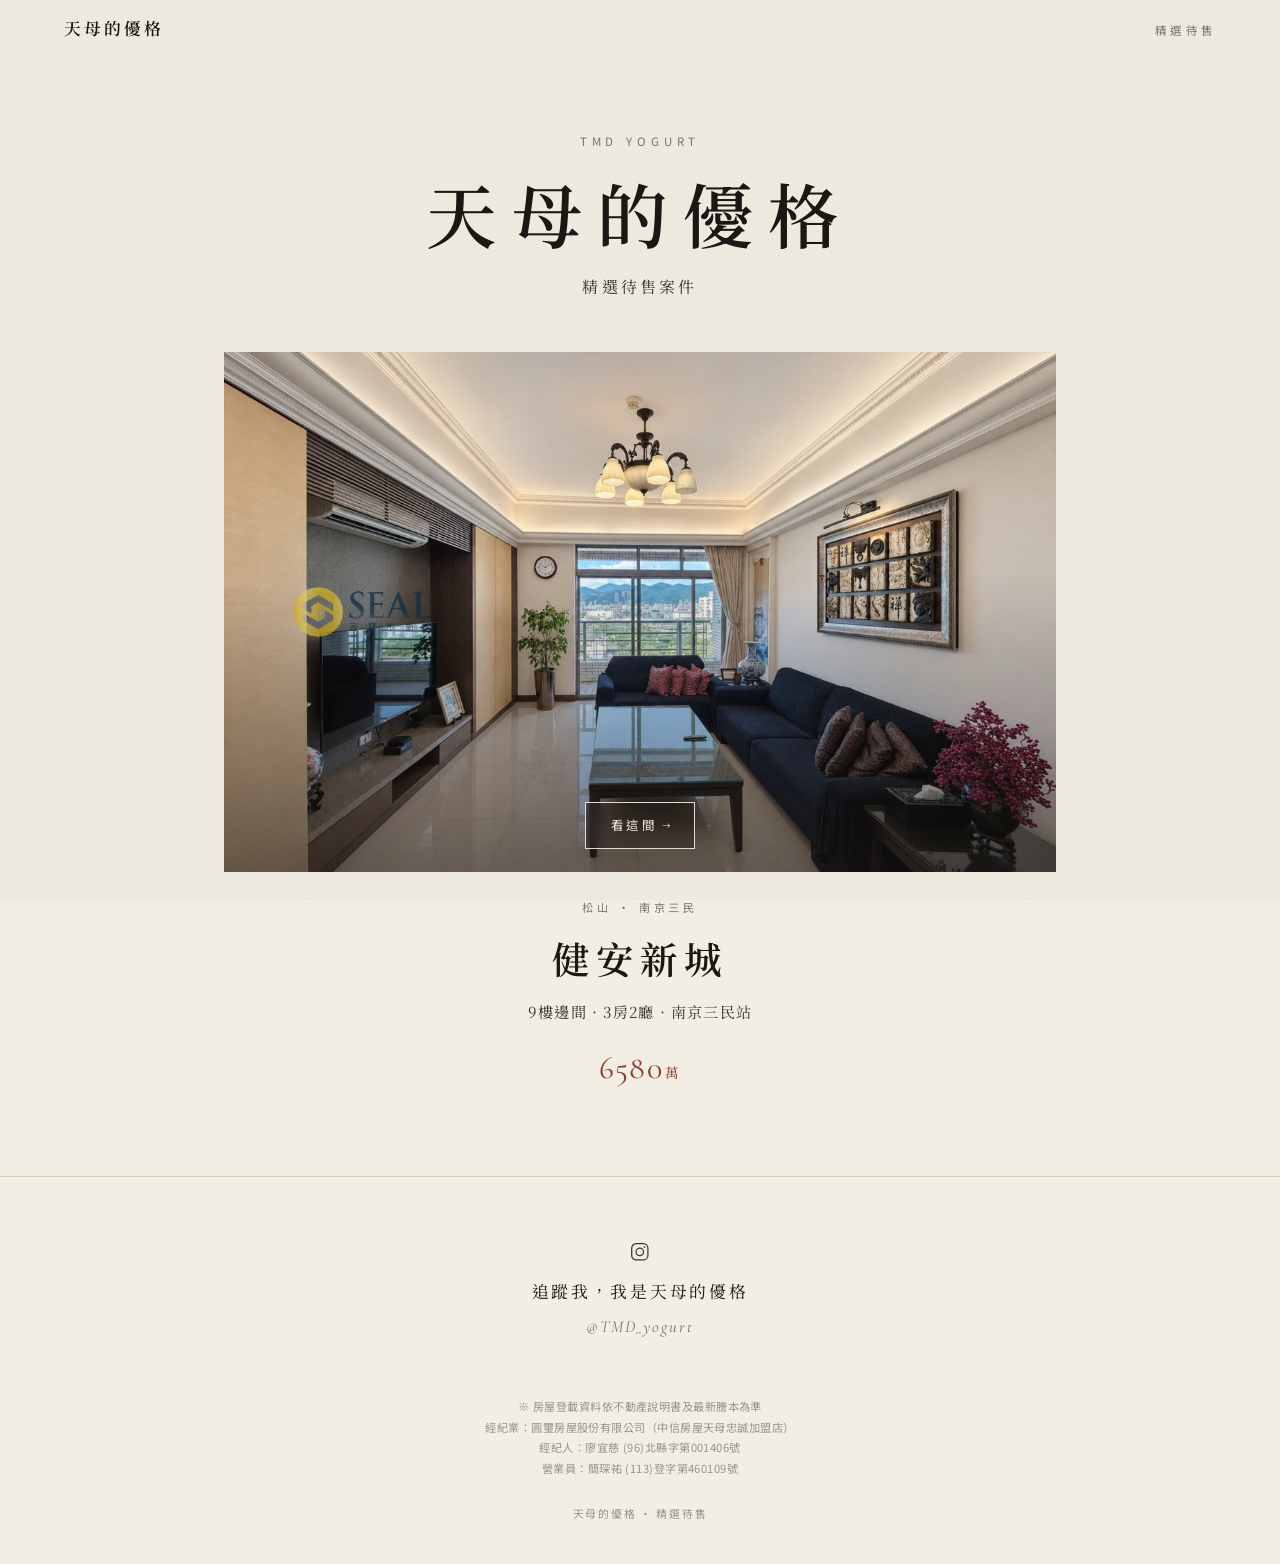
==== index.html @ b8a8d754 "Remove 國防部 from Jianan features; add home listing CTA overlay" ====
<!DOCTYPE html>
<html lang="zh-Hant">
<head>
  <meta charset="utf-8">
  <meta name="viewport" content="width=device-width, initial-scale=1, viewport-fit=cover">
  <title>精選待售案件｜天母的優格</title>
  <meta name="description" content="天母的優格精選待售案件，松山、士林與北士科一帶的住宅">
  <meta name="theme-color" content="#f3eee4">
  <meta property="og:type" content="website">
  <meta property="og:title" content="精選待售案件｜天母的優格">
  <meta property="og:description" content="天母的優格精選待售案件，松山、士林與北士科一帶的住宅">
  <meta property="og:image" content="https://storychien.github.io/tmd-yogurt-homes/assets/img/jianan/10.svg">
  <meta name="twitter:card" content="summary_large_image">
  <meta name="twitter:image" content="https://storychien.github.io/tmd-yogurt-homes/assets/img/jianan/10.svg">
  <link rel="canonical" href="https://storychien.github.io/tmd-yogurt-homes/">
  <link rel="icon" href="assets/img/favicon.svg" type="image/svg+xml">
  <link rel="preconnect" href="https://fonts.googleapis.com">
  <link rel="preconnect" href="https://fonts.gstatic.com" crossorigin>
  <link href="https://fonts.googleapis.com/css2?family=Cormorant+Garamond:ital,wght@0,400;0,500;0,600;1,400&family=Noto+Sans+TC:wght@300;400;500&family=Noto+Serif+TC:wght@400;500;600;700&display=swap" rel="stylesheet">
  <link rel="stylesheet" href="assets/css/site.css">
</head>
<body>
  <a class="skip" href="#main">跳到主要內容</a>
  <header class="site-header">
    <a class="wordmark" href="./">天母的優格</a>
    <span class="header-tag">精選待售</span>
  </header>
  <main id="main">
    <section class="home-hero reveal">
      <p class="home-kicker">TMD YOGURT</p>
      <h1>天母的優格</h1>
      <p class="sub">精選待售案件</p>
    </section>
    <section class="listings">
      <a class="listing-card" href="jianan/">
        <div class="card-photo">
          <img src="assets/img/jianan/10.svg" alt="健安新城客廳，窗外是陽明山" width="1200" height="900">
          <span class="card-overlay" aria-hidden="true">
            <span class="card-cta">看這間 <i>→</i></span>
          </span>
        </div>
        <div class="card-meta">
          <p class="loc">松山 · 南京三民</p>
          <h2>健安新城</h2>
          <p class="sum">9樓邊間 · 3房2廳 · 南京三民站</p>
          <p class="card-price">6580<small>萬</small></p>
        </div>
      </a>
    </section>
  </main>
  <footer class="site-footer">
    <a class="ig-entry" href="https://www.instagram.com/TMD_yogurt/" rel="noopener" target="_blank">
      <svg class="ig-icon" viewBox="0 0 24 24" aria-hidden="true">
  <rect x="3" y="3" width="18" height="18" rx="5" fill="none" stroke="currentColor" stroke-width="1.4"/>
  <circle cx="12" cy="12" r="4.2" fill="none" stroke="currentColor" stroke-width="1.4"/>
  <circle cx="17.2" cy="6.8" r="1" fill="currentColor"/>
</svg>
      <span class="ig-line">追蹤我，我是天母的優格</span>
      <span class="ig-handle">@TMD_yogurt</span>
    </a>
    <div class="legal">
      <p>※ 房屋登載資料依不動產說明書及最新謄本為準</p>
      <p>經紀業：圓璽房屋股份有限公司（中信房屋天母忠誠加盟店）</p>
      <p>經紀人：廖宜慈 (96)北縣字第001406號</p>
      <p>營業員：簡琛祐 (113)登字第460109號</p>
    </div>
    <p class="copyright">天母的優格 · 精選待售</p>
  </footer>
</body>
</html>
---- assets/css/site.css ----
/* 天母的優格｜精選待售 — editorial monograph */

:root {
  --paper: #f3eee4;
  --paper-deep: #e7dfd0;
  --paper-lift: #faf7f1;
  --ink: #1b1714;
  --ink-soft: #3a342e;
  --mute: #7a7268;
  --mute-2: #9a9288;
  --line: #d5ccbc;
  --line-strong: #c4b9a6;
  --cinnabar: #8e3b2e;
  --cinnabar-soft: #a85a4c;
  --gold: #9a7b4f;
  --shadow: rgba(27, 23, 20, 0.18);
  --serif: "Noto Serif TC", "Noto Serif CJK TC", "Source Han Serif TC", "Songti TC", serif;
  --sans: "Noto Sans TC", "Noto Sans CJK TC", "Source Han Sans TC", "PingFang TC", sans-serif;
  --latin: "Cormorant Garamond", "Noto Serif TC", serif;
  --ease: cubic-bezier(0.22, 1, 0.36, 1);
  --pad: clamp(1.25rem, 5vw, 4.5rem);
  --measure: 42rem;
  --max: 72rem;
}

*,
*::before,
*::after { box-sizing: border-box; }

html {
  scroll-behavior: smooth;
  background: var(--paper);
  -webkit-text-size-adjust: 100%;
}

body {
  margin: 0;
  color: var(--ink);
  background:
    var(--paper)
    url("data:image/svg+xml;utf8,<svg xmlns='http://www.w3.org/2000/svg' width='180' height='180'><filter id='n'><feTurbulence type='fractalNoise' baseFrequency='0.85' numOctaves='2' stitchTiles='stitch'/><feColorMatrix values='0 0 0 0 0.12  0 0 0 0 0.1  0 0 0 0 0.08  0 0 0 0.07 0'/></filter><rect width='100%' height='100%' filter='url(%23n)'/></svg>");
  background-attachment: fixed;
  font-family: var(--sans);
  font-weight: 400;
  font-size: 16px;
  line-height: 1.75;
  letter-spacing: 0.02em;
  text-rendering: optimizeLegibility;
  -webkit-font-smoothing: antialiased;
}

img { max-width: 100%; height: auto; display: block; }
a { color: inherit; text-decoration: none; }
button { font-family: inherit; color: inherit; background: none; border: 0; cursor: pointer; }
h1, h2, h3, p, figure, dl, dt, dd, ul { margin: 0; }
ul { padding: 0; list-style: none; }

.skip {
  position: absolute;
  left: -999px;
  top: 0;
  background: var(--ink);
  color: var(--paper);
  padding: 0.5rem 1rem;
  z-index: 100;
}
.skip:focus { left: 0.5rem; top: 0.5rem; }

/* ---------- header ---------- */
.site-header {
  display: flex;
  align-items: baseline;
  justify-content: space-between;
  gap: 1rem;
  padding: 1.15rem var(--pad);
  position: relative;
  z-index: 10;
}

.wordmark {
  font-family: var(--serif);
  font-weight: 600;
  font-size: 1.05rem;
  letter-spacing: 0.18em;
  line-height: 1.2;
}

.wordmark:hover { color: var(--cinnabar); }

.header-tag {
  font-family: var(--sans);
  font-weight: 400;
  font-size: 0.72rem;
  letter-spacing: 0.28em;
  color: var(--mute);
}

/* ---------- hero ---------- */
.hero {
  position: relative;
  margin: 0;
  background: var(--paper-deep);
}

.hero img {
  width: 100%;
  height: auto;
  aspect-ratio: 4 / 3;
  object-fit: cover;
  object-position: center 55%;
}

@media (min-width: 880px) {
  .hero img {
    aspect-ratio: 2 / 1;
    max-height: 56vh;
    object-position: center 48%;
  }
}

/* ---------- title ---------- */
.title-block {
  padding: 2.6rem var(--pad) 1.5rem;
  max-width: var(--max);
  margin: 0 auto;
  text-align: center;
}

.eyebrow {
  font-family: var(--sans);
  font-size: 0.72rem;
  font-weight: 400;
  letter-spacing: 0.38em;
  color: var(--mute);
  margin-bottom: 1.1rem;
}

.title-block h1 {
  font-family: var(--serif);
  font-weight: 600;
  font-size: clamp(2.4rem, 8vw, 5.2rem);
  letter-spacing: 0.14em;
  line-height: 1.15;
  font-feature-settings: "kern";
}

.lead {
  font-family: var(--serif);
  font-weight: 400;
  font-size: clamp(1.05rem, 2.6vw, 1.35rem);
  letter-spacing: 0.08em;
  margin-top: 1.15rem;
  color: var(--ink-soft);
}

.price {
  margin-top: 2rem;
  display: flex;
  align-items: baseline;
  justify-content: center;
  gap: 0.2em;
  color: var(--cinnabar);
}

.price .num {
  font-family: var(--latin);
  font-weight: 500;
  font-size: clamp(3rem, 10vw, 5.6rem);
  letter-spacing: 0.02em;
  line-height: 0.9;
  font-variant-numeric: lining-nums;
}

.price .unit {
  font-family: var(--serif);
  font-weight: 500;
  font-size: clamp(1.05rem, 2.8vw, 1.5rem);
  letter-spacing: 0.18em;
}

/* ---------- intro ---------- */
.intro {
  padding: 0.5rem var(--pad) 3rem;
  max-width: 34rem;
  margin: 0 auto;
  text-align: center;
}

.intro p {
  font-family: var(--serif);
  font-size: clamp(1.02rem, 2.2vw, 1.2rem);
  line-height: 1.95;
  letter-spacing: 0.06em;
  color: var(--ink-soft);
}

.intro p + p { margin-top: 0.35rem; }

.rule {
  width: 2.4rem;
  height: 1px;
  background: var(--cinnabar);
  margin: 0 auto 2.4rem;
  border: 0;
  opacity: 0.7;
}

/* ---------- sections ---------- */
.section {
  padding: 3.2rem var(--pad);
  max-width: var(--max);
  margin: 0 auto;
}

.section-title {
  font-family: var(--sans);
  font-weight: 400;
  font-size: 0.7rem;
  letter-spacing: 0.42em;
  color: var(--mute);
  margin-bottom: 1.8rem;
  display: flex;
  align-items: center;
  gap: 0.85rem;
}

.section-title::after {
  content: "";
  flex: 1;
  height: 1px;
  background: var(--line);
}

/* ---------- specs ---------- */
.specs-grid {
  display: grid;
  grid-template-columns: 1fr;
  gap: 0;
  border-top: 1px solid var(--line);
}

.specs-grid div {
  display: grid;
  grid-template-columns: 6.2rem 1fr;
  gap: 1rem;
  padding: 0.95rem 0;
  border-bottom: 1px solid var(--line);
  align-items: baseline;
}

.specs-grid dt {
  font-family: var(--sans);
  font-size: 0.75rem;
  letter-spacing: 0.16em;
  color: var(--mute);
  font-weight: 400;
}

.specs-grid dd {
  font-family: var(--serif);
  font-size: 1.02rem;
  letter-spacing: 0.04em;
  color: var(--ink);
  font-weight: 500;
}

@media (min-width: 720px) {
  .specs-grid {
    grid-template-columns: 1fr 1fr;
    column-gap: 3.5rem;
  }
}

/* ---------- video ---------- */
.video-frame {
  position: relative;
  width: 100%;
  max-width: 52rem;
  margin: 0 auto;
  aspect-ratio: 16 / 9;
  background: var(--ink);
  overflow: hidden;
}

.video-frame iframe,
.video-frame video {
  position: absolute;
  inset: 0;
  width: 100%;
  height: 100%;
  border: 0;
}

.video-placeholder {
  position: absolute;
  inset: 0;
  display: flex;
  flex-direction: column;
  align-items: center;
  justify-content: center;
  gap: 0.85rem;
  color: var(--paper);
  text-align: center;
  padding: 1.5rem;
  background:
    linear-gradient(180deg, rgba(27,23,20,0.25), rgba(27,23,20,0.55)),
    var(--ink);
}

.video-placeholder .mark {
  width: 3.4rem;
  height: 3.4rem;
  border: 1px solid rgba(243, 238, 228, 0.45);
  border-radius: 50%;
  display: grid;
  place-items: center;
  margin-bottom: 0.3rem;
}

.video-placeholder .mark svg {
  width: 0.95rem;
  height: 0.95rem;
  margin-left: 0.15rem;
  fill: var(--paper);
}

.video-placeholder p {
  font-family: var(--serif);
  font-size: 1.15rem;
  letter-spacing: 0.22em;
}

/* ---------- gallery ---------- */
.gallery-grid {
  display: grid;
  grid-template-columns: 1fr 1fr;
  gap: 0.45rem;
}

.gallery-grid a {
  position: relative;
  display: block;
  background: var(--paper-deep);
  overflow: hidden;
  cursor: zoom-in;
}

.gallery-grid a.span-2 {
  grid-column: 1 / -1;
}

.gallery-grid img {
  width: 100%;
  height: 100%;
  object-fit: cover;
  aspect-ratio: 4 / 3;
  transition: transform 0.7s var(--ease), filter 0.5s ease;
}

.gallery-grid a.wide img { aspect-ratio: 16 / 9; }

.gallery-grid a:hover img,
.gallery-grid a:focus-visible img {
  transform: scale(1.03);
  filter: brightness(1.04);
}

.gallery-grid a:focus-visible {
  outline: 2px solid var(--cinnabar);
  outline-offset: 2px;
}

@media (min-width: 880px) {
  .gallery-grid {
    grid-template-columns: 1fr 1fr 1fr;
    gap: 0.6rem;
  }
  .gallery-grid a.span-2 { grid-column: span 2; }
  .gallery-grid a.span-2 img { aspect-ratio: 16 / 10; height: 100%; }
}

/* ---------- features ---------- */
.feature-list {
  display: grid;
  gap: 0;
  max-width: 38rem;
  margin: 0 auto;
}

.feature-list li {
  font-family: var(--serif);
  font-size: 1.05rem;
  letter-spacing: 0.05em;
  padding: 0.95rem 0 0.95rem 1.4rem;
  border-bottom: 1px solid var(--line);
  position: relative;
  line-height: 1.7;
}

.feature-list li:first-child { border-top: 1px solid var(--line); }

.feature-list li::before {
  content: "";
  position: absolute;
  left: 0;
  top: 1.45rem;
  width: 0.55rem;
  height: 1px;
  background: var(--cinnabar);
}

/* ---------- floorplan ---------- */
.floorplan-frame {
  background: var(--paper-lift);
  padding: 1.25rem;
  border: 1px solid var(--line);
}

.floorplan-frame a { display: block; cursor: zoom-in; }

.floorplan-frame img {
  width: 100%;
  max-width: 52rem;
  margin: 0 auto;
  object-fit: contain;
}

.caption {
  font-size: 0.78rem;
  letter-spacing: 0.08em;
  color: var(--mute);
  text-align: center;
  margin-top: 0.9rem;
}

/* ---------- contact ---------- */
.contact {
  text-align: center;
  padding-top: 4rem;
  padding-bottom: 3.5rem;
}

.contact .section-title { justify-content: center; }
.contact .section-title::before,
.contact .section-title::after {
  content: "";
  flex: 1;
  height: 1px;
  background: var(--line);
  max-width: 8rem;
}

.contact .section-title::after { content: ""; }

.agent-name {
  font-family: var(--serif);
  font-weight: 600;
  font-size: 1.55rem;
  letter-spacing: 0.28em;
  margin: 0.4rem 0 1.4rem;
}

.contact-actions {
  display: flex;
  flex-wrap: wrap;
  justify-content: center;
  gap: 0.75rem 1rem;
}

.btn {
  display: inline-flex;
  align-items: center;
  justify-content: center;
  gap: 0.5rem;
  min-height: 3.1rem;
  padding: 0.65rem 1.55rem;
  font-family: var(--sans);
  font-size: 0.92rem;
  letter-spacing: 0.14em;
  border: 1px solid var(--ink);
  transition: background 0.25s ease, color 0.25s ease, border-color 0.25s ease;
}

.btn-solid {
  background: var(--ink);
  color: var(--paper);
}

.btn-solid:hover,
.btn-solid:focus-visible {
  background: var(--cinnabar);
  border-color: var(--cinnabar);
}

.btn-line {
  background: transparent;
  color: var(--ink);
}

.btn-line:hover,
.btn-line:focus-visible {
  background: var(--ink);
  color: var(--paper);
}

/* ---------- footer / IG ---------- */
.site-footer {
  padding: 3.5rem var(--pad) 2.5rem;
  border-top: 1px solid var(--line);
  text-align: center;
}

.ig-entry {
  display: inline-flex;
  flex-direction: column;
  align-items: center;
  gap: 0.35rem;
  padding: 0.5rem 1rem 1.6rem;
}

.ig-entry .ig-icon {
  width: 1.35rem;
  height: 1.35rem;
  margin-bottom: 0.55rem;
  opacity: 0.85;
}

.ig-entry .ig-line {
  font-family: var(--serif);
  font-size: 1.05rem;
  letter-spacing: 0.16em;
}

.ig-entry .ig-handle {
  font-family: var(--latin);
  font-size: 1.05rem;
  letter-spacing: 0.12em;
  color: var(--mute);
  font-style: italic;
}

.ig-entry:hover .ig-line,
.ig-entry:hover .ig-handle { color: var(--cinnabar); }

.legal {
  max-width: 36rem;
  margin: 1.8rem auto 0;
  font-size: 0.7rem;
  line-height: 1.85;
  letter-spacing: 0.04em;
  color: var(--mute-2);
}

.legal p { margin: 0; }

.copyright {
  margin-top: 1.6rem;
  font-size: 0.68rem;
  letter-spacing: 0.16em;
  color: var(--mute-2);
}

/* ---------- homepage ---------- */
.home-hero {
  min-height: auto;
  display: flex;
  flex-direction: column;
  justify-content: center;
  align-items: center;
  text-align: center;
  padding: 4.5rem var(--pad) 3.2rem;
}

.home-kicker {
  font-size: 0.72rem;
  letter-spacing: 0.42em;
  color: var(--mute);
  margin-bottom: 1.25rem;
}

.home-hero h1 {
  font-family: var(--serif);
  font-weight: 600;
  font-size: clamp(2.2rem, 8vw, 4.4rem);
  letter-spacing: 0.22em;
  line-height: 1.2;
}

.home-hero .sub {
  font-family: var(--serif);
  margin-top: 1.1rem;
  font-size: 1rem;
  letter-spacing: 0.2em;
  color: var(--ink-soft);
}

.listings {
  padding: 0 var(--pad) 5rem;
  max-width: var(--max);
  margin: 0 auto;
}

.listing-card {
  display: block;
  max-width: 52rem;
  margin: 0 auto;
}

.listing-card .card-photo {
  position: relative;
  background: var(--paper-deep);
  overflow: hidden;
}

.listing-card img {
  width: 100%;
  aspect-ratio: 16 / 10;
  object-fit: cover;
  object-position: center 50%;
  transition: transform 0.8s var(--ease);
}

.listing-card:hover img,
.listing-card:focus-visible img { transform: scale(1.03); }

.listing-card:focus-visible {
  outline: 2px solid var(--cinnabar);
  outline-offset: 4px;
}

.card-overlay {
  position: absolute;
  inset: 0;
  display: flex;
  align-items: flex-end;
  justify-content: center;
  padding: 0 1.25rem 1.45rem;
  background: linear-gradient(
    180deg,
    rgba(27, 23, 20, 0) 42%,
    rgba(27, 23, 20, 0.55) 100%
  );
  pointer-events: none;
  transition: background 0.45s var(--ease);
}

.card-cta {
  display: inline-flex;
  align-items: center;
  gap: 0.45em;
  font-family: var(--sans);
  font-style: normal;
  font-size: 0.78rem;
  font-weight: 400;
  letter-spacing: 0.26em;
  color: var(--paper);
  border: 1px solid rgba(243, 238, 228, 0.9);
  padding: 0.68rem 1.4rem 0.68rem 1.55rem;
  background: rgba(27, 23, 20, 0.38);
  backdrop-filter: blur(6px);
  -webkit-backdrop-filter: blur(6px);
  transition: background 0.35s ease, color 0.35s ease, border-color 0.35s ease, transform 0.35s var(--ease);
}

.card-cta i {
  font-style: normal;
  letter-spacing: 0;
  font-family: var(--latin);
  font-size: 1.05em;
}

/* Desktop: hover deepens the veil and fills the button */
@media (hover: hover) and (pointer: fine) {
  .listing-card:hover .card-overlay,
  .listing-card:focus-visible .card-overlay {
    background: linear-gradient(
      180deg,
      rgba(27, 23, 20, 0.1) 28%,
      rgba(27, 23, 20, 0.62) 100%
    );
  }
  .listing-card:hover .card-cta,
  .listing-card:focus-visible .card-cta {
    background: var(--paper);
    color: var(--ink);
    border-color: var(--paper);
  }
}

@media (prefers-reduced-motion: reduce) {
  .listing-card img,
  .listing-card:hover img,
  .listing-card:focus-visible img {
    transition: none;
    transform: none;
  }
}

.card-meta {
  padding: 1.6rem 0.2rem 0;
  text-align: center;
}

.card-meta .loc {
  font-size: 0.7rem;
  letter-spacing: 0.32em;
  color: var(--mute);
}

.card-meta h2 {
  font-family: var(--serif);
  font-weight: 600;
  font-size: clamp(1.7rem, 4vw, 2.35rem);
  letter-spacing: 0.16em;
  margin: 0.55rem 0 0.45rem;
}

.card-meta .sum {
  font-family: var(--serif);
  color: var(--ink-soft);
  letter-spacing: 0.08em;
  font-size: 0.95rem;
}

.card-meta .card-price {
  margin-top: 0.9rem;
  font-family: var(--latin);
  font-size: 2rem;
  color: var(--cinnabar);
  letter-spacing: 0.04em;
}

.card-meta .card-price small {
  font-family: var(--serif);
  font-size: 0.85rem;
  letter-spacing: 0.16em;
  margin-left: 0.15em;
}

.empty-listings {
  text-align: center;
  color: var(--mute);
  font-family: var(--serif);
  letter-spacing: 0.12em;
  padding: 4rem 0;
}

/* ---------- lightbox ---------- */
.lb {
  position: fixed;
  inset: 0;
  background: rgba(12, 10, 8, 0.96);
  z-index: 80;
  display: none;
  flex-direction: column;
  align-items: center;
  justify-content: center;
  padding: 3.5rem 0.75rem 2.5rem;
  color: var(--paper);
}

.lb.is-open { display: flex; }

.lb img {
  max-width: 100%;
  max-height: calc(100vh - 7rem);
  width: auto;
  height: auto;
  object-fit: contain;
  user-select: none;
  -webkit-user-drag: none;
}

.lb-cap {
  margin-top: 0.9rem;
  font-family: var(--serif);
  font-size: 0.88rem;
  letter-spacing: 0.1em;
  color: rgba(243, 238, 228, 0.75);
  text-align: center;
}

.lb-btn {
  position: absolute;
  width: 3rem;
  height: 3rem;
  display: grid;
  place-items: center;
  color: var(--paper);
  opacity: 0.75;
  transition: opacity 0.2s;
  z-index: 2;
}

.lb-btn:hover,
.lb-btn:focus-visible { opacity: 1; }

.lb-close { top: 0.5rem; right: 0.4rem; font-size: 1.6rem; }
.lb-prev { left: 0.15rem; top: 50%; transform: translateY(-50%); font-size: 1.8rem; }
.lb-next { right: 0.15rem; top: 50%; transform: translateY(-50%); font-size: 1.8rem; }

body.lb-on { overflow: hidden; }

/* ---------- motion ---------- */
@media (prefers-reduced-motion: no-preference) {
  .reveal {
    opacity: 0;
    transform: translateY(14px);
    animation: rise 0.9s var(--ease) forwards;
  }
  .hero img {
    animation: ken 16s ease-out both;
  }
}

@keyframes rise {
  to { opacity: 1; transform: none; }
}

@keyframes ken {
  from { transform: scale(1.04); }
  to { transform: scale(1); }
}

/* ---------- 404 ---------- */
.notfound {
  min-height: 70vh;
  display: flex;
  flex-direction: column;
  align-items: center;
  justify-content: center;
  text-align: center;
  padding: var(--pad);
}

.notfound h1 {
  font-family: var(--serif);
  font-size: 2rem;
  letter-spacing: 0.18em;
  margin-bottom: 1rem;
}

.notfound p {
  font-family: var(--serif);
  color: var(--ink-soft);
  letter-spacing: 0.08em;
  margin-bottom: 2rem;
}

@media (min-width: 880px) {
  .title-block { padding-top: 2.2rem; padding-bottom: 1.1rem; }
  .intro { padding-bottom: 2.2rem; }
  .section { padding-top: 2.6rem; padding-bottom: 2.6rem; }
}
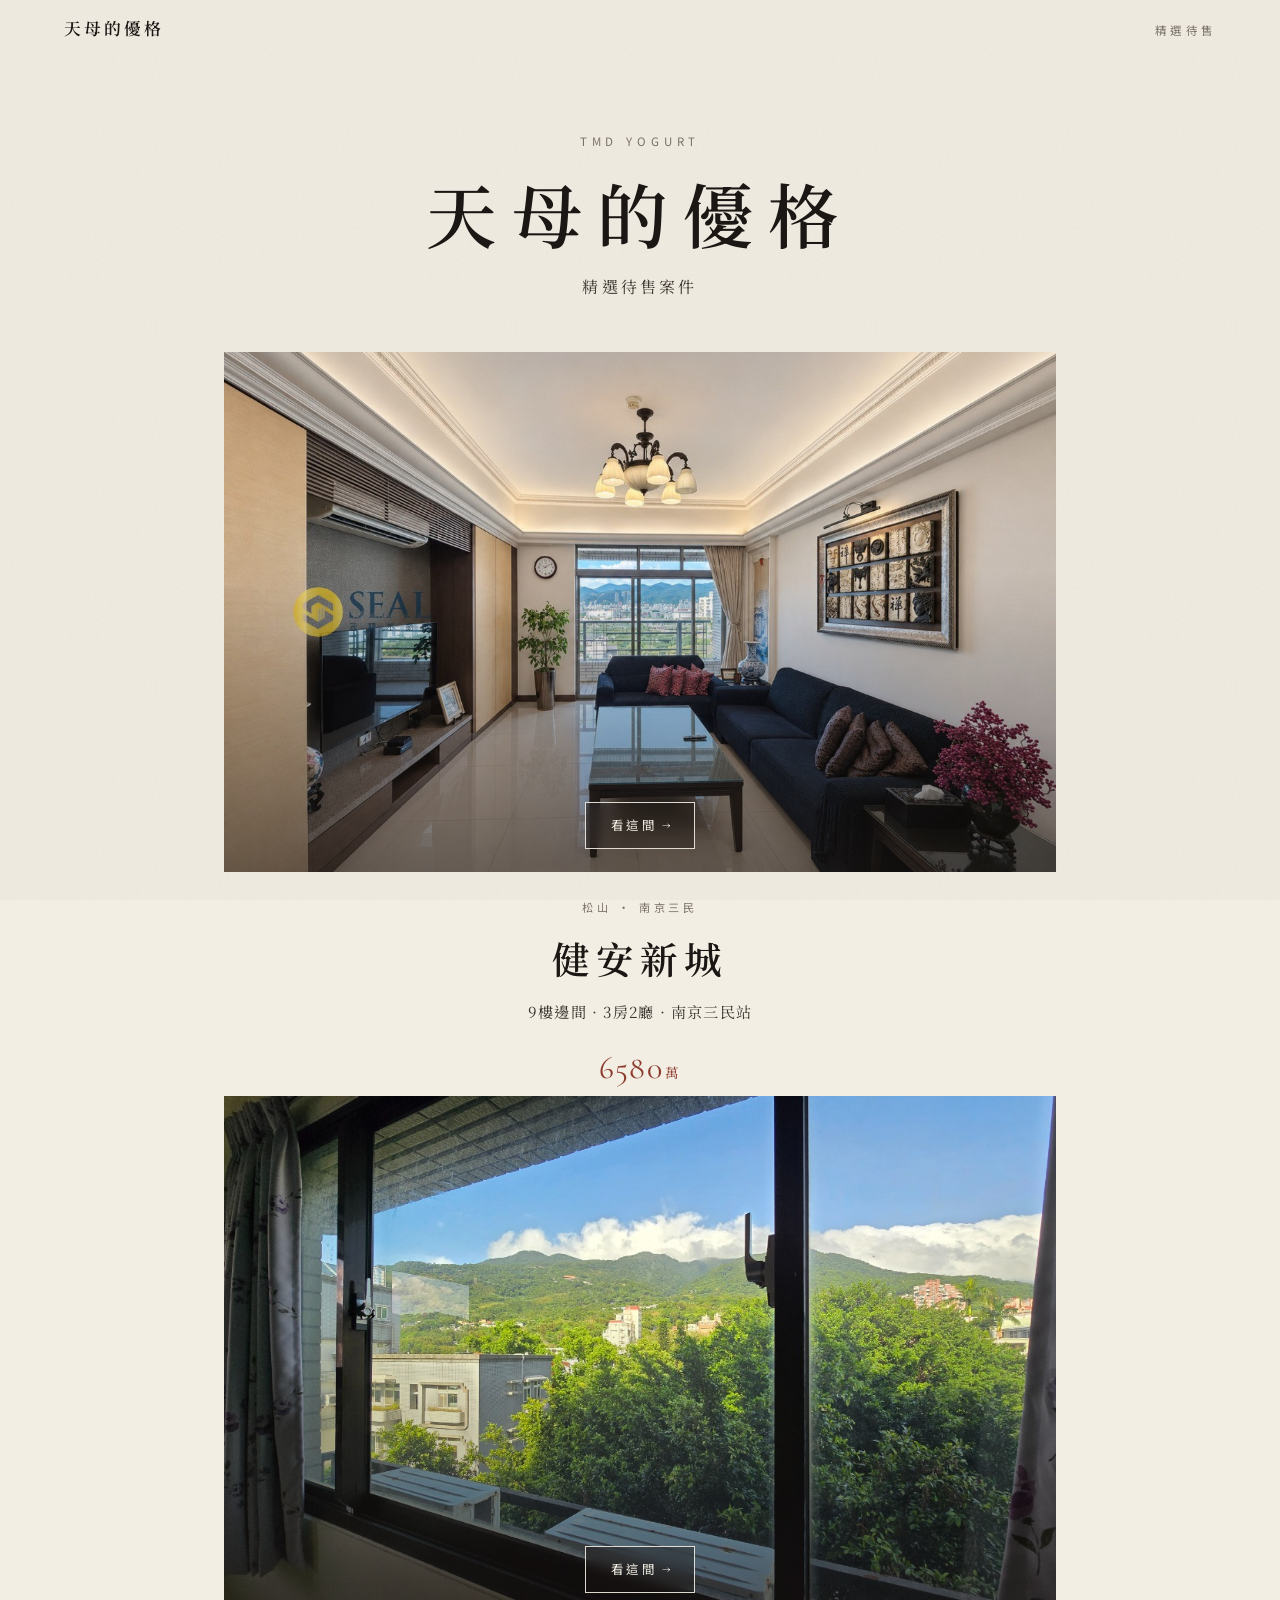
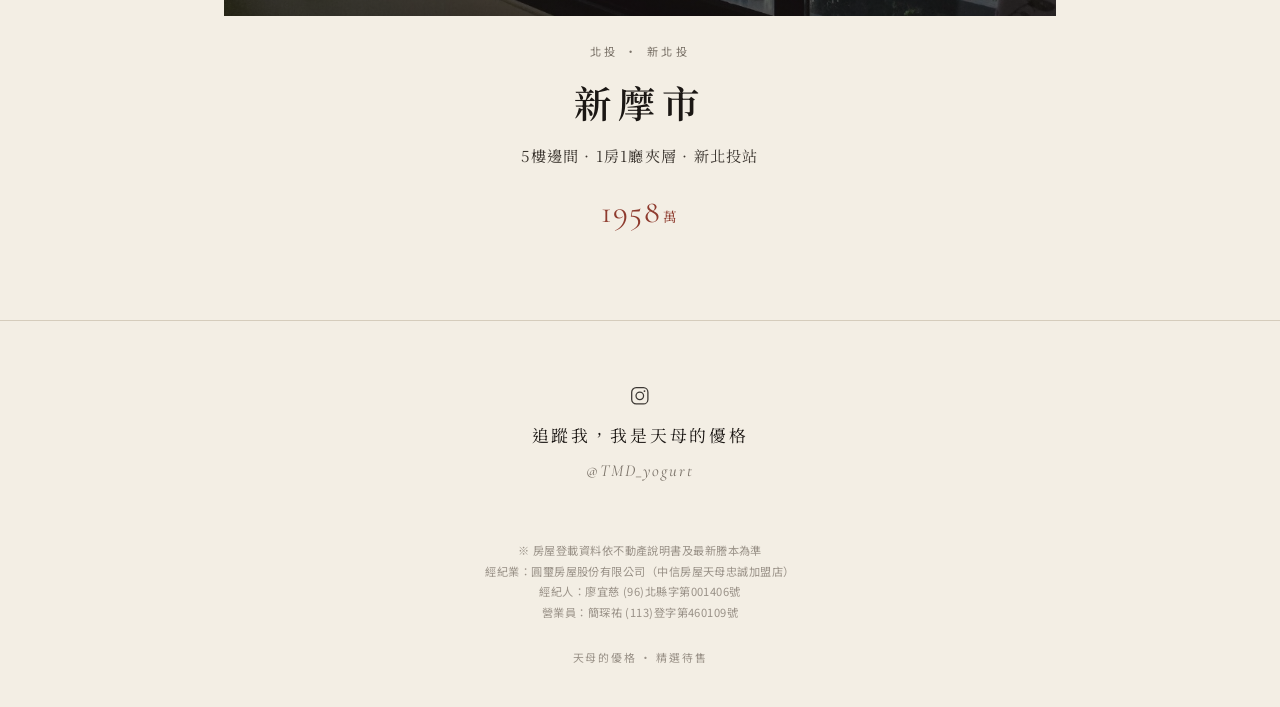
==== commit f6108daf: "Add Xinmoshi listing page and homepage card" ====
--- a/index.html
+++ b/index.html
@@ -46,6 +46,20 @@
           <p class="card-price">6580<small>萬</small></p>
         </div>
       </a>
+      <a class="listing-card" href="xinmoshi/">
+        <div class="card-photo">
+          <img src="assets/img/xinmoshi/05.svg" alt="新摩市窗邊看出去，整片山跟樹" width="1200" height="900">
+          <span class="card-overlay" aria-hidden="true">
+            <span class="card-cta">看這間 <i>→</i></span>
+          </span>
+        </div>
+        <div class="card-meta">
+          <p class="loc">北投 · 新北投</p>
+          <h2>新摩市</h2>
+          <p class="sum">5樓邊間 · 1房1廳夾層 · 新北投站</p>
+          <p class="card-price">1958<small>萬</small></p>
+        </div>
+      </a>
     </section>
   </main>
   <footer class="site-footer">
--- a/assets/css/site.css
+++ b/assets/css/site.css
@@ -282,6 +282,27 @@
   overflow: hidden;
 }
 
+
+.video-frame.is-instagram {
+  /* header + 9:16 reel + IG footer chrome */
+  aspect-ratio: 9 / 17.4;
+  max-width: 27rem;
+  max-height: 85vh;
+  background: #fff;
+  overflow: hidden;
+  border-radius: 3px;
+  border: 1px solid var(--line);
+}
+
+.video-frame.is-instagram iframe {
+  position: absolute;
+  inset: 0;
+  width: 100%;
+  height: 100%;
+  display: block;
+  background: #fff;
+}
+
 .video-frame iframe,
 .video-frame video {
   position: absolute;
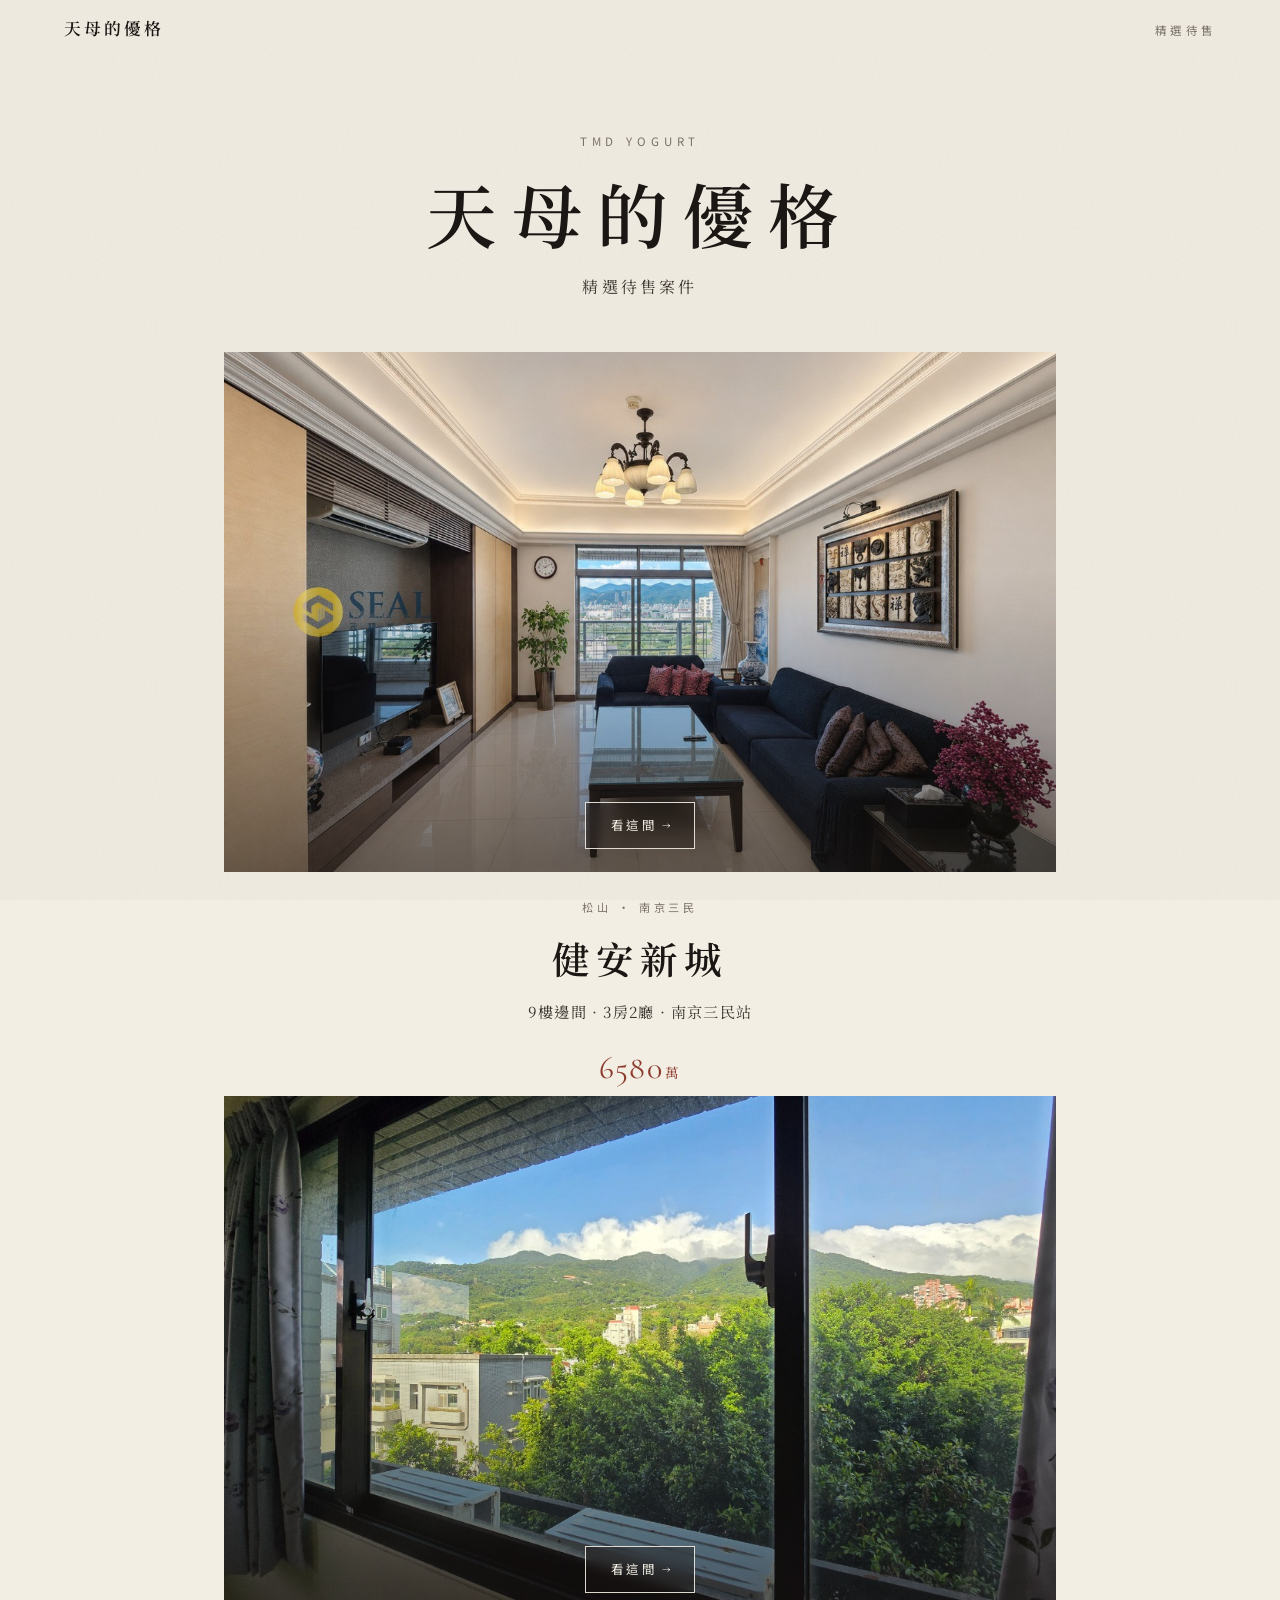
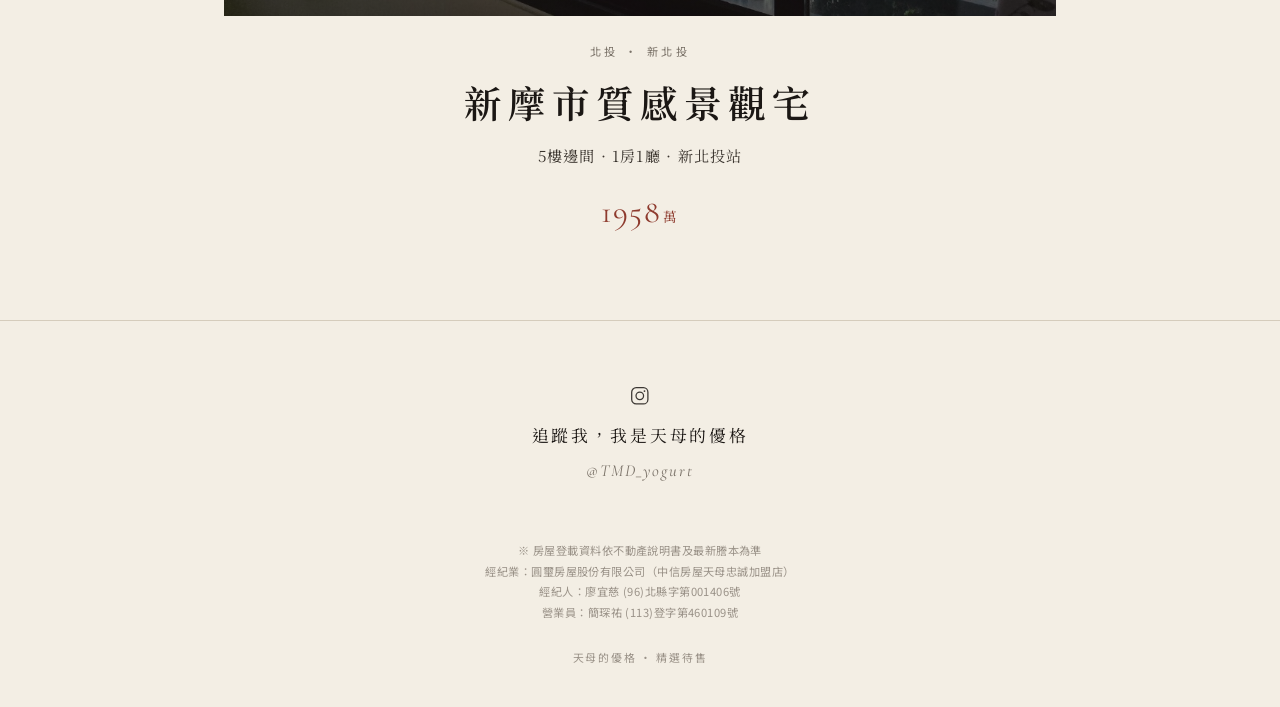
==== commit 86971c13: "Revise Xinmoshi listing name and remove mezzanine wording" ====
--- a/index.html
+++ b/index.html
@@ -55,8 +55,8 @@
         </div>
         <div class="card-meta">
           <p class="loc">北投 · 新北投</p>
-          <h2>新摩市</h2>
-          <p class="sum">5樓邊間 · 1房1廳夾層 · 新北投站</p>
+          <h2>新摩市質感景觀宅</h2>
+          <p class="sum">5樓邊間 · 1房1廳 · 新北投站</p>
           <p class="card-price">1958<small>萬</small></p>
         </div>
       </a>
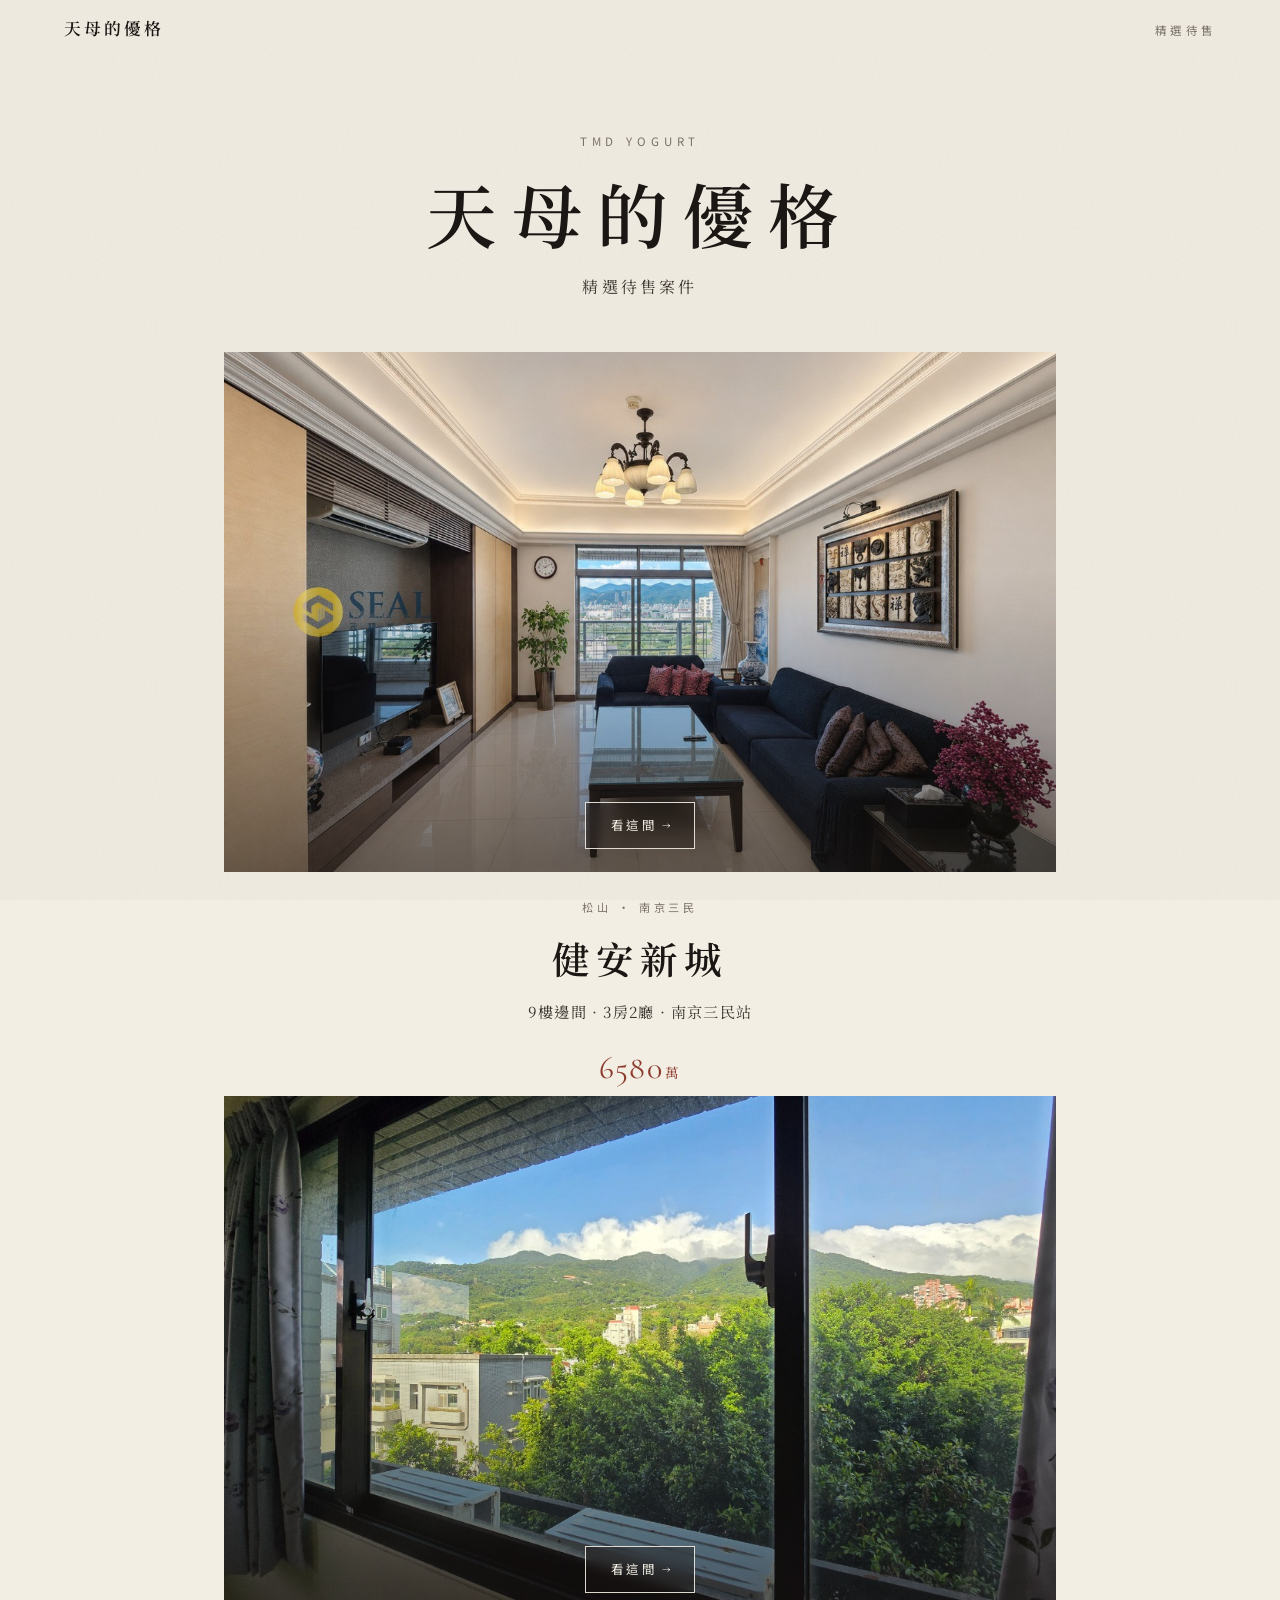
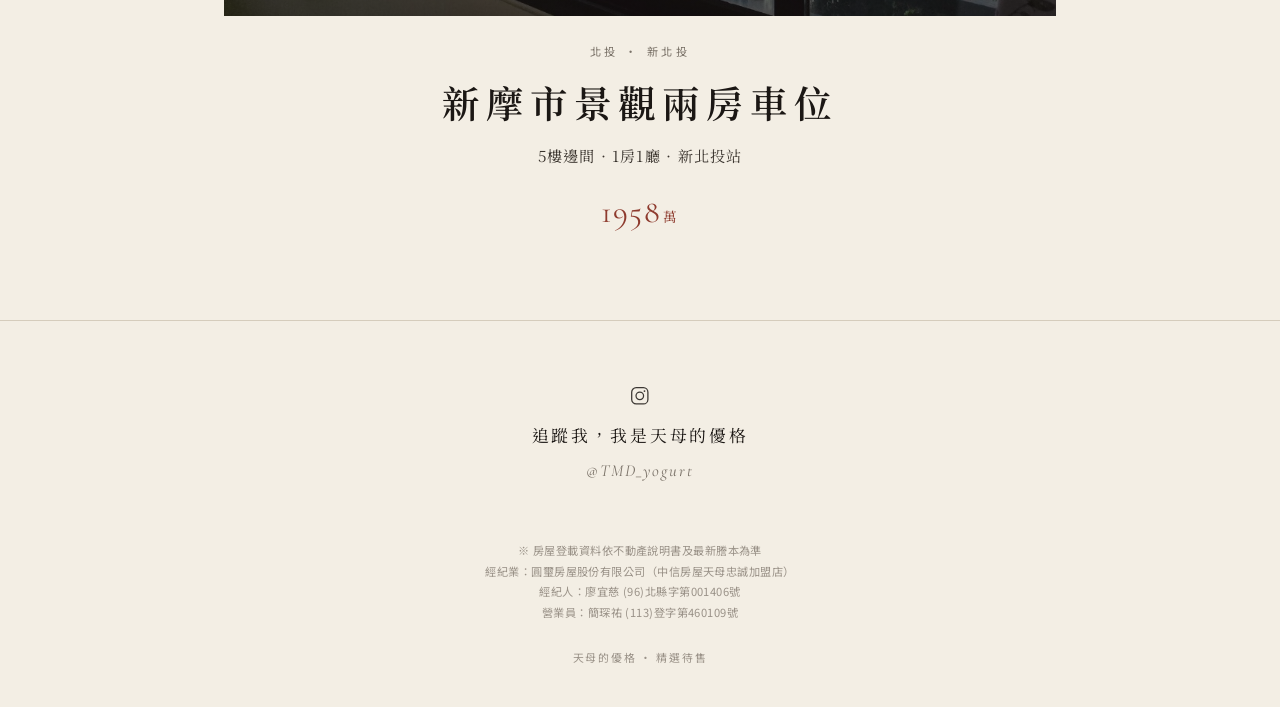
==== commit 8c772c84: "Rename Xinmoshi listing to 新摩市景觀兩房車位" ====
--- a/index.html
+++ b/index.html
@@ -55,7 +55,7 @@
         </div>
         <div class="card-meta">
           <p class="loc">北投 · 新北投</p>
-          <h2>新摩市質感景觀宅</h2>
+          <h2>新摩市景觀兩房車位</h2>
           <p class="sum">5樓邊間 · 1房1廳 · 新北投站</p>
           <p class="card-price">1958<small>萬</small></p>
         </div>
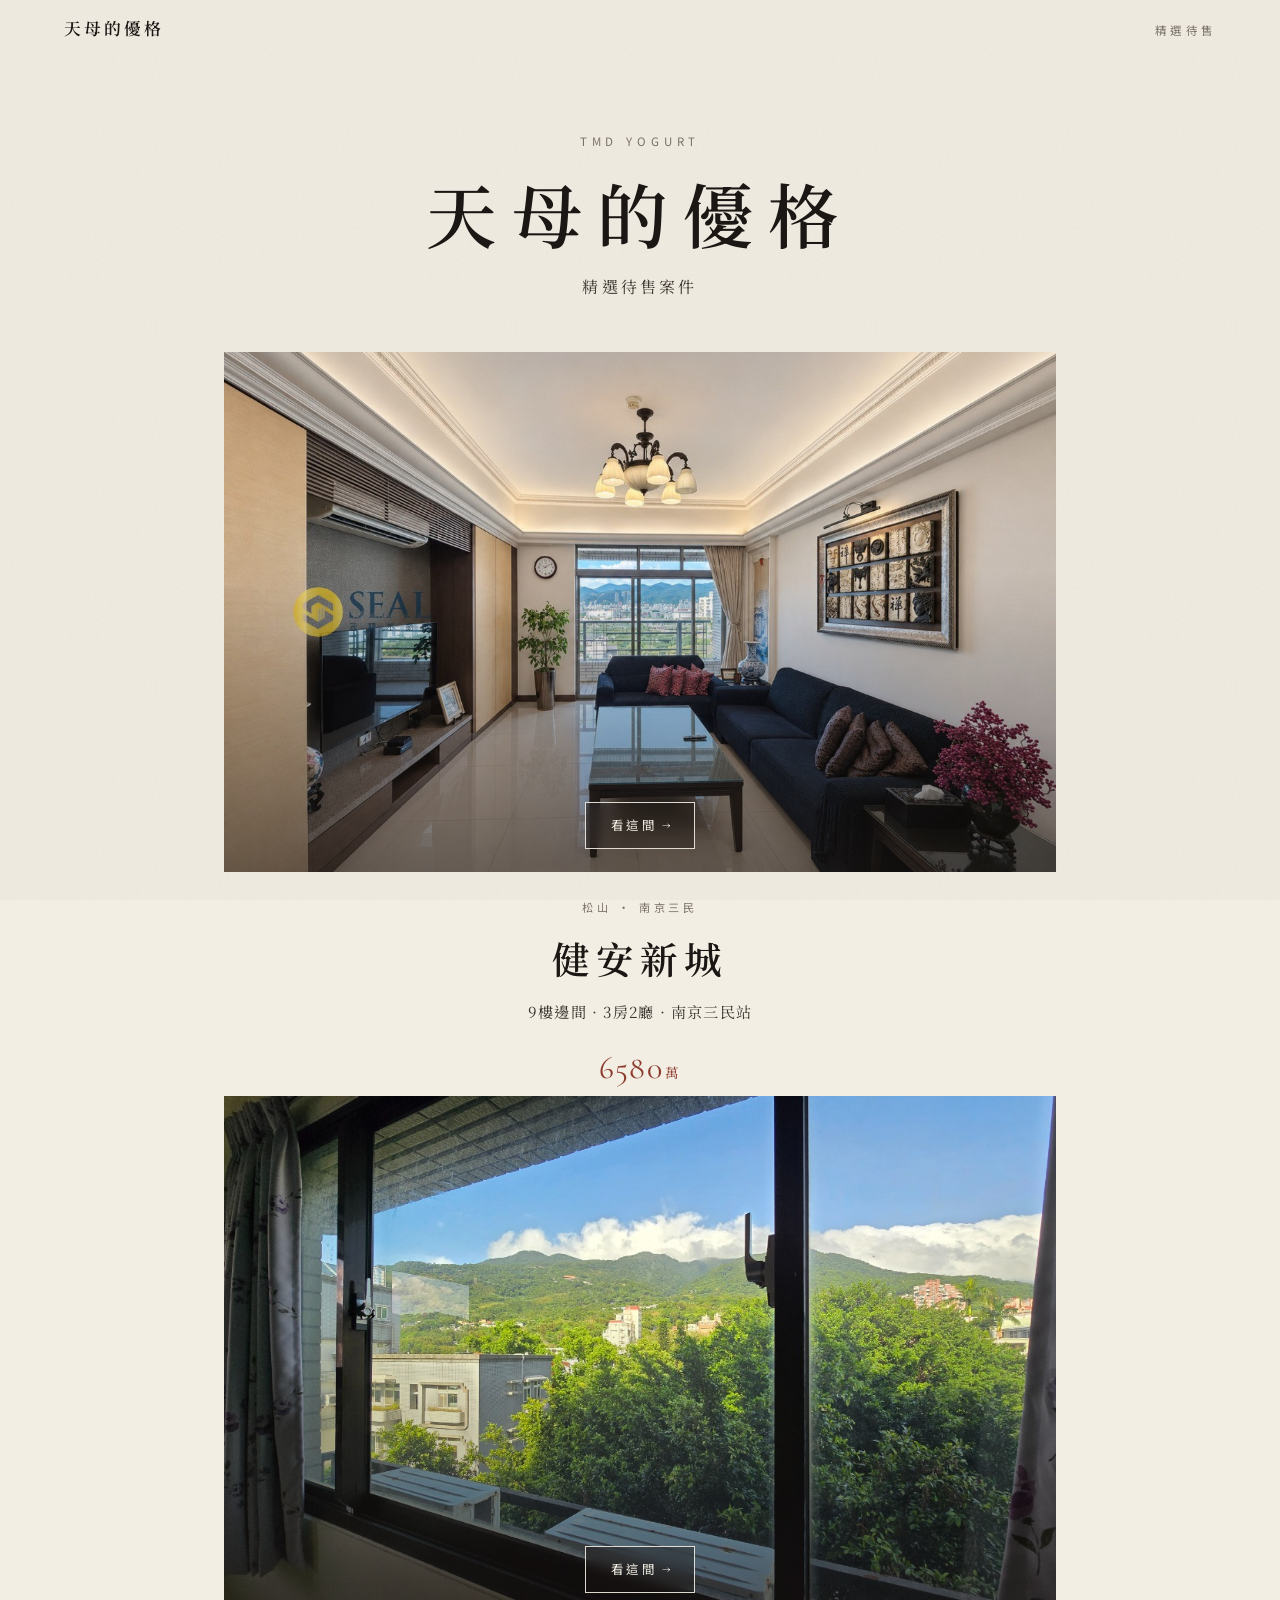
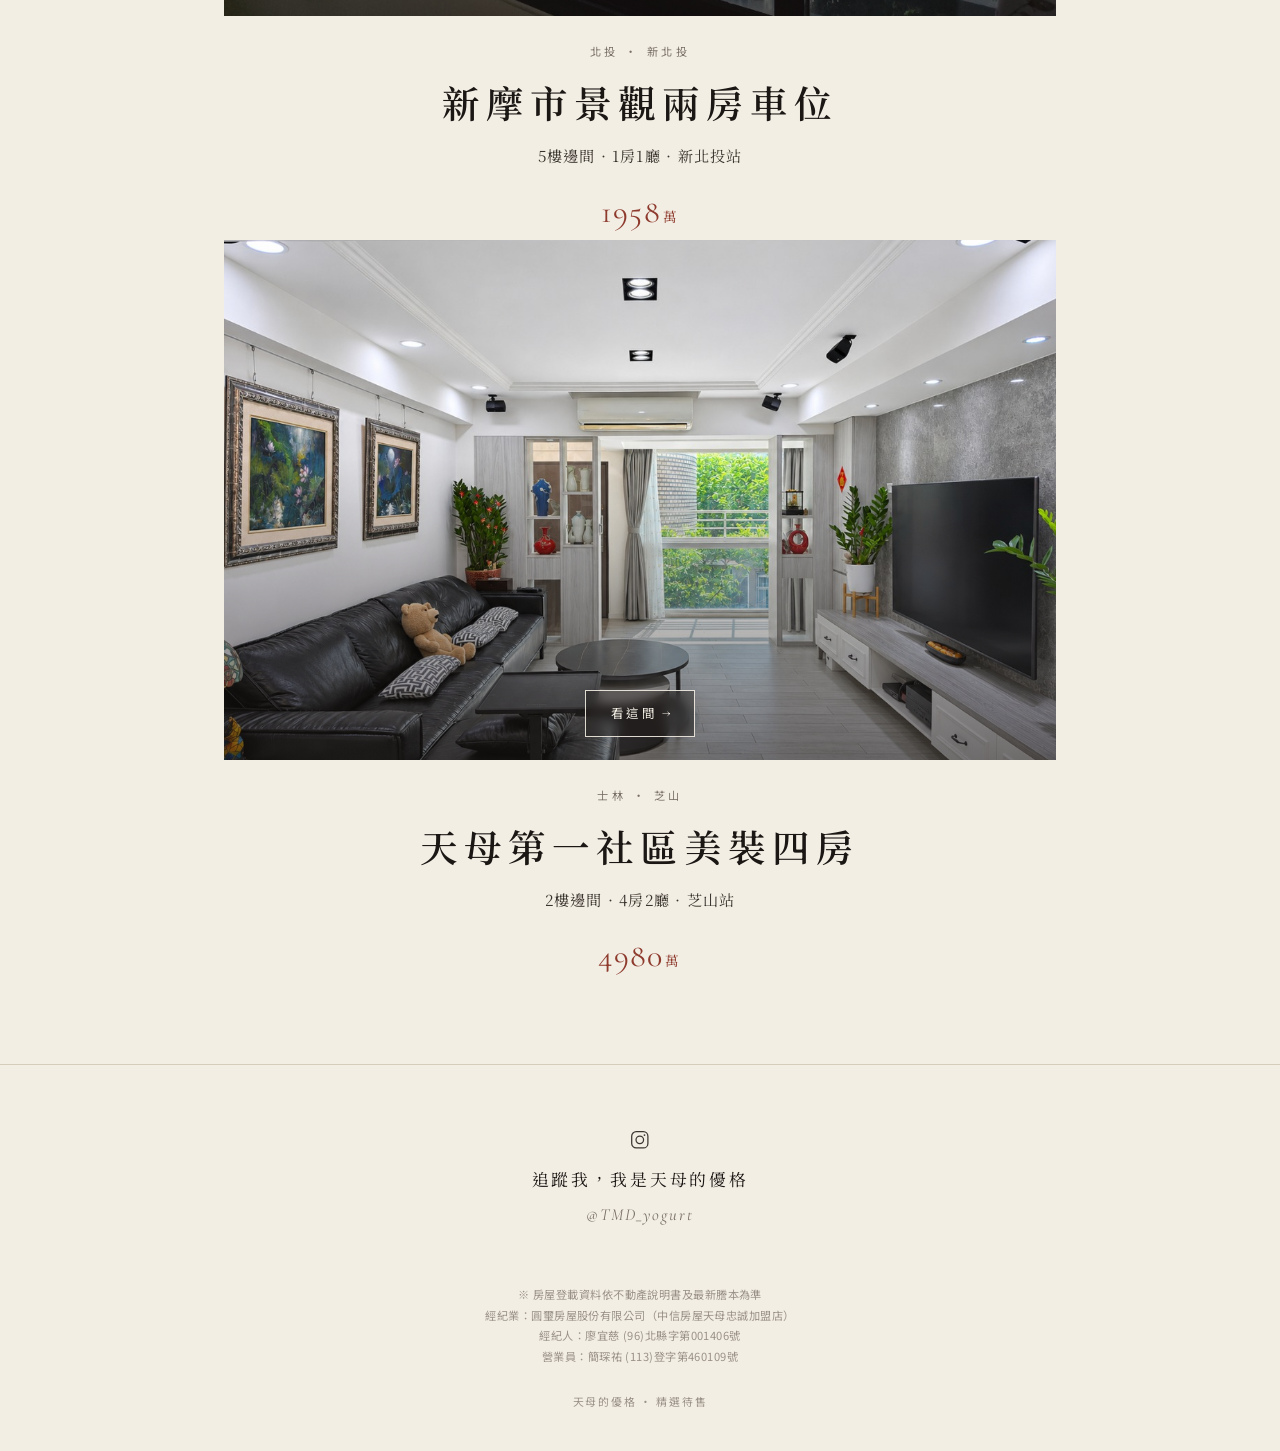
==== commit b543af6b: "Rebuild homepage with zhongcheng listing" ====
--- a/index.html
+++ b/index.html
@@ -18,6 +18,7 @@
   <link rel="preconnect" href="https://fonts.gstatic.com" crossorigin>
   <link href="https://fonts.googleapis.com/css2?family=Cormorant+Garamond:ital,wght@0,400;0,500;0,600;1,400&family=Noto+Sans+TC:wght@300;400;500&family=Noto+Serif+TC:wght@400;500;600;700&display=swap" rel="stylesheet">
   <link rel="stylesheet" href="assets/css/site.css">
+<script data-goatcounter="https://tmdyogurt.goatcounter.com/count" async src="//gc.zgo.at/count.js"></script>
 </head>
 <body>
   <a class="skip" href="#main">跳到主要內容</a>
@@ -60,6 +61,20 @@
           <p class="card-price">1958<small>萬</small></p>
         </div>
       </a>
+      <a class="listing-card" href="zhongcheng/">
+        <div class="card-photo">
+          <img src="assets/img/zhongcheng/03.svg" alt="圓盧客廳望向陽台，窗外一片綠" width="1200" height="900">
+          <span class="card-overlay" aria-hidden="true">
+            <span class="card-cta">看這間 <i>→</i></span>
+          </span>
+        </div>
+        <div class="card-meta">
+          <p class="loc">士林 · 芝山</p>
+          <h2>天母第一社區美裝四房</h2>
+          <p class="sum">2樓邊間 · 4房2廳 · 芝山站</p>
+          <p class="card-price">4980<small>萬</small></p>
+        </div>
+      </a>
     </section>
   </main>
   <footer class="site-footer">
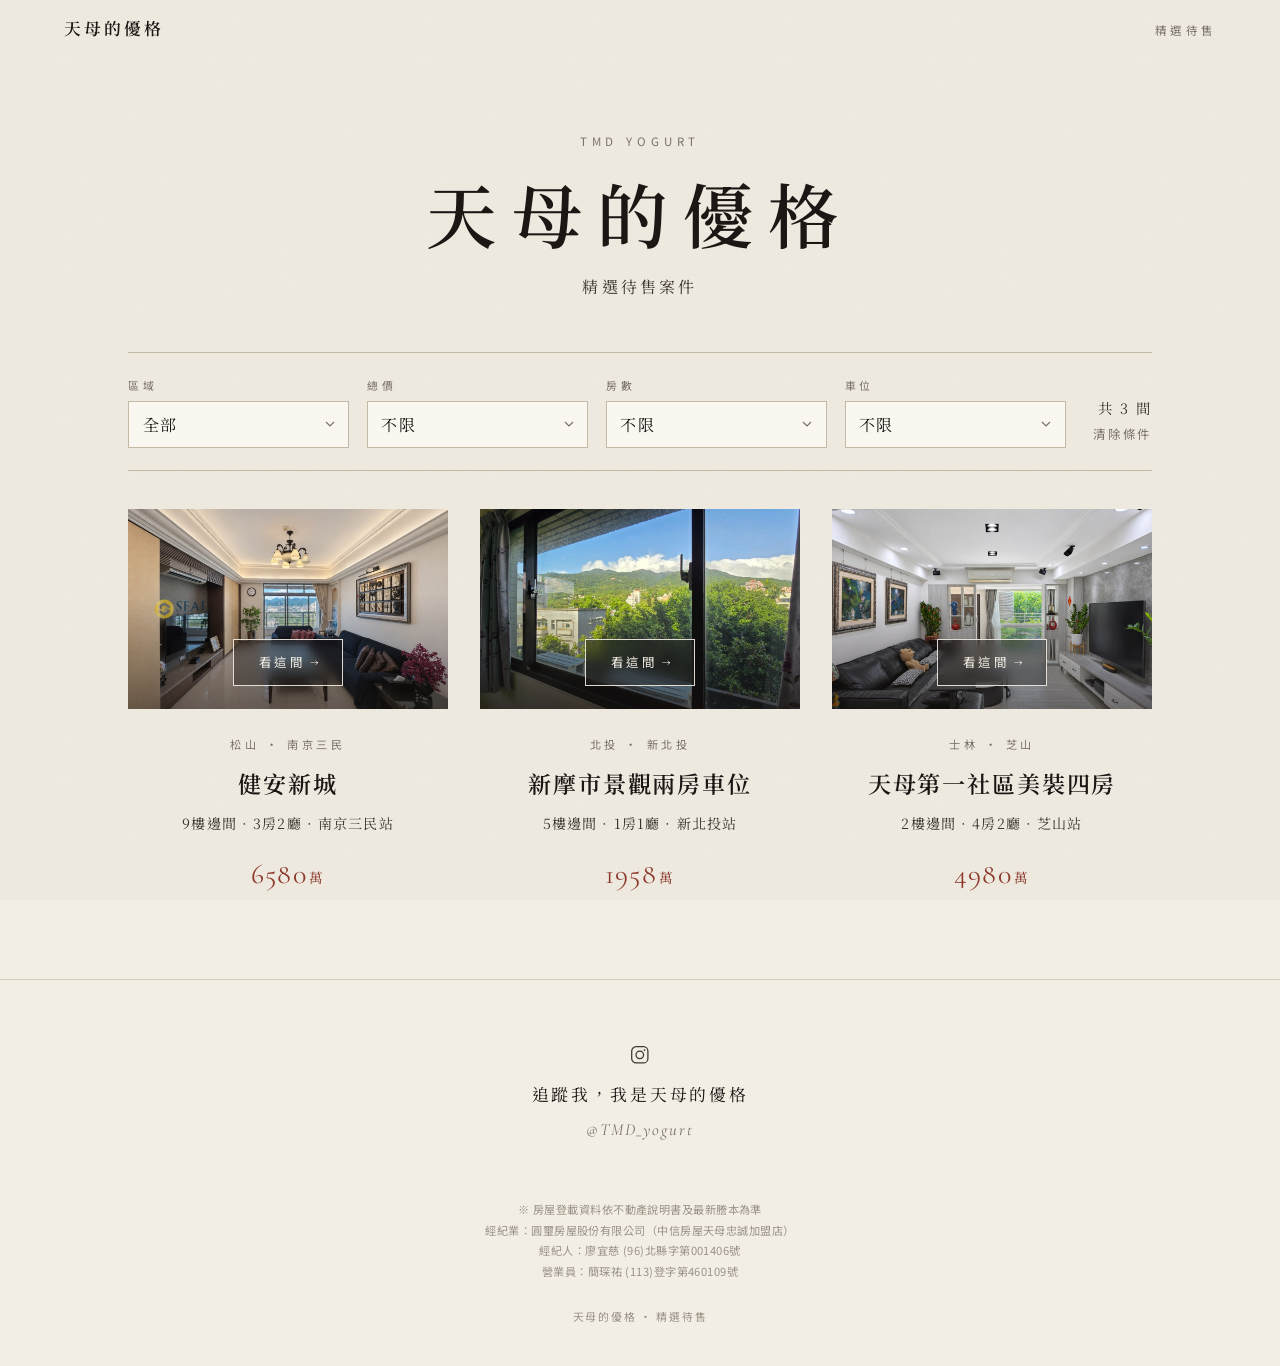
==== commit 36e5ab05: "Homepage: responsive grid and listing filter" ====
--- a/index.html
+++ b/index.html
@@ -32,8 +32,46 @@
       <h1>天母的優格</h1>
       <p class="sub">精選待售案件</p>
     </section>
-    <section class="listings">
-      <a class="listing-card" href="jianan/">
+    <section class="filter-bar" aria-label="篩選物件">
+      <button class="filter-toggle" type="button" aria-expanded="false" aria-controls="filter-panel">
+        <span>篩選</span><span class="filter-count" data-filter-count>3 間</span>
+      </button>
+      <form class="filter-panel" id="filter-panel" autocomplete="off">
+        <label class="filter-field"><span>區域</span>
+          <select name="area"><option value="">全部</option><option value="北投區">北投</option><option value="士林區">士林</option><option value="松山區">松山</option></select>
+        </label>
+        <label class="filter-field"><span>總價</span>
+          <select name="price">
+            <option value="">不限</option>
+            <option value="0-2000">2000萬以下</option>
+            <option value="2000-5000">2000到5000萬</option>
+            <option value="5000-">5000萬以上</option>
+          </select>
+        </label>
+        <label class="filter-field"><span>房數</span>
+          <select name="rooms">
+            <option value="">不限</option>
+            <option value="1">1房</option>
+            <option value="2">2房</option>
+            <option value="3">3房</option>
+            <option value="4">4房以上</option>
+          </select>
+        </label>
+        <label class="filter-field"><span>車位</span>
+          <select name="parking">
+            <option value="">不限</option>
+            <option value="1">有車位</option>
+            <option value="0">沒有車位</option>
+          </select>
+        </label>
+        <div class="filter-foot">
+          <p class="filter-result" data-filter-result>共 3 間</p>
+          <button class="filter-reset" type="reset">清除條件</button>
+        </div>
+      </form>
+    </section>
+    <section class="listings" id="listings" aria-live="polite">
+      <a class="listing-card" href="jianan/" data-area="松山區" data-price="6580" data-rooms="3" data-parking="1">
         <div class="card-photo">
           <img src="assets/img/jianan/10.svg" alt="健安新城客廳，窗外是陽明山" width="1200" height="900">
           <span class="card-overlay" aria-hidden="true">
@@ -47,7 +85,7 @@
           <p class="card-price">6580<small>萬</small></p>
         </div>
       </a>
-      <a class="listing-card" href="xinmoshi/">
+      <a class="listing-card" href="xinmoshi/" data-area="北投區" data-price="1958" data-rooms="1" data-parking="1">
         <div class="card-photo">
           <img src="assets/img/xinmoshi/05.svg" alt="新摩市窗邊看出去，整片山跟樹" width="1200" height="900">
           <span class="card-overlay" aria-hidden="true">
@@ -61,7 +99,7 @@
           <p class="card-price">1958<small>萬</small></p>
         </div>
       </a>
-      <a class="listing-card" href="zhongcheng/">
+      <a class="listing-card" href="zhongcheng/" data-area="士林區" data-price="4980" data-rooms="4" data-parking="0">
         <div class="card-photo">
           <img src="assets/img/zhongcheng/03.svg" alt="圓盧客廳望向陽台，窗外一片綠" width="1200" height="900">
           <span class="card-overlay" aria-hidden="true">
@@ -75,6 +113,7 @@
           <p class="card-price">4980<small>萬</small></p>
         </div>
       </a>
+      <p class="empty-listings filter-empty" hidden>沒有符合條件的物件，換個條件看看</p>
     </section>
   </main>
   <footer class="site-footer">
@@ -95,5 +134,6 @@
     </div>
     <p class="copyright">天母的優格 · 精選待售</p>
   </footer>
+  <script src="assets/js/home.js"></script>
 </body>
 </html>
--- a/assets/css/site.css
+++ b/assets/css/site.css
@@ -627,6 +627,174 @@
   margin: 0 auto;
 }
 
+.listing-card[hidden] { display: none; }
+
+/* grid: phone one by one, tablet 2, desktop 3 */
+.listings {
+  display: grid;
+  grid-template-columns: 1fr;
+  gap: 3.4rem 2rem;
+  align-items: start;
+}
+
+.listings .empty-listings { grid-column: 1 / -1; }
+.listings .card-meta h2 { text-wrap: balance; }
+
+@media (min-width: 720px) {
+  .listings { grid-template-columns: repeat(2, minmax(0, 1fr)); gap: 3rem 1.75rem; }
+  .listings .listing-card { max-width: none; width: 100%; }
+  .listings .card-meta h2 { font-size: clamp(1.35rem, 2.4vw, 1.75rem); letter-spacing: 0.12em; }
+  .listings .card-meta .card-price { font-size: 1.75rem; }
+}
+
+@media (min-width: 1100px) {
+  .listings { grid-template-columns: repeat(3, minmax(0, 1fr)); gap: 3.2rem 2rem; }
+  .listings .card-meta h2 { font-size: 1.45rem; letter-spacing: 0.08em; }
+  .listings .card-meta .sum { font-size: 0.88rem; }
+}
+
+/* ---------- homepage filter ---------- */
+.filter-bar {
+  max-width: var(--max);
+  margin: 0 auto 2.4rem;
+  padding: 0 var(--pad);
+}
+
+.filter-toggle {
+  width: 100%;
+  display: flex;
+  align-items: center;
+  justify-content: space-between;
+  min-height: 3rem;
+  padding: 0.6rem 0.2rem;
+  border-top: 1px solid var(--line-strong);
+  border-bottom: 1px solid var(--line-strong);
+  font-family: var(--sans);
+  font-size: 0.8rem;
+  letter-spacing: 0.32em;
+  color: var(--ink);
+}
+
+.filter-toggle::after {
+  content: "+";
+  font-family: var(--latin);
+  font-size: 1.3rem;
+  letter-spacing: 0;
+  line-height: 1;
+  margin-left: 0.8rem;
+  color: var(--mute);
+}
+
+.filter-toggle[aria-expanded="true"]::after { content: "–"; }
+
+.filter-toggle .filter-count {
+  margin-left: auto;
+  font-size: 0.72rem;
+  letter-spacing: 0.18em;
+  color: var(--mute);
+}
+
+.filter-toggle.is-active span:first-child { color: var(--cinnabar); }
+
+.filter-panel {
+  display: none;
+  grid-template-columns: repeat(2, minmax(0, 1fr));
+  gap: 1rem 0.9rem;
+  padding: 1.3rem 0.2rem 1.4rem;
+  border-bottom: 1px solid var(--line);
+}
+
+.filter-panel.is-open { display: grid; }
+
+.filter-field {
+  display: flex;
+  flex-direction: column;
+  gap: 0.4rem;
+  min-width: 0;
+}
+
+.filter-field > span {
+  font-size: 0.68rem;
+  letter-spacing: 0.36em;
+  color: var(--mute);
+}
+
+.filter-field select {
+  -webkit-appearance: none;
+  appearance: none;
+  width: 100%;
+  min-height: 2.9rem;
+  padding: 0.55rem 2.2rem 0.55rem 0.85rem;
+  font-family: var(--serif);
+  font-size: 1rem;
+  letter-spacing: 0.08em;
+  color: var(--ink);
+  background:
+    var(--paper-lift)
+    url("data:image/svg+xml;utf8,<svg xmlns='http://www.w3.org/2000/svg' width='10' height='6' viewBox='0 0 10 6'><path d='M1 1l4 4 4-4' fill='none' stroke='%237a7268' stroke-width='1.2'/></svg>")
+    no-repeat right 0.85rem center;
+  border: 1px solid var(--line-strong);
+  border-radius: 0;
+  cursor: pointer;
+  transition: border-color 0.2s ease;
+}
+
+.filter-field select:hover,
+.filter-field select:focus-visible {
+  border-color: var(--ink);
+  outline: none;
+}
+
+.filter-foot {
+  grid-column: 1 / -1;
+  display: flex;
+  align-items: center;
+  justify-content: space-between;
+  gap: 1rem;
+}
+
+.filter-result {
+  font-family: var(--serif);
+  font-size: 0.9rem;
+  letter-spacing: 0.14em;
+  color: var(--ink-soft);
+}
+
+.filter-reset {
+  font-size: 0.78rem;
+  letter-spacing: 0.22em;
+  color: var(--mute);
+  padding: 0.6rem 0;
+  border-bottom: 1px solid transparent;
+}
+
+.filter-reset:hover,
+.filter-reset:focus-visible { color: var(--cinnabar); border-bottom-color: var(--cinnabar); outline: none; }
+
+@media (min-width: 880px) {
+  .filter-toggle { display: none; }
+  .filter-panel,
+  .filter-panel.is-open {
+    display: grid;
+    grid-template-columns: repeat(4, minmax(0, 1fr)) auto;
+    align-items: end;
+    gap: 1.1rem;
+    padding: 1.4rem 0;
+    border-top: 1px solid var(--line-strong);
+    border-bottom: 1px solid var(--line-strong);
+  }
+  .filter-foot {
+    grid-column: auto;
+    flex-direction: column;
+    align-items: flex-end;
+    justify-content: flex-end;
+    gap: 0.1rem;
+    min-height: 2.9rem;
+    padding-left: 0.6rem;
+  }
+  .filter-reset { padding: 0.2rem 0; }
+}
+
 .listing-card .card-photo {
   position: relative;
   background: var(--paper-deep);
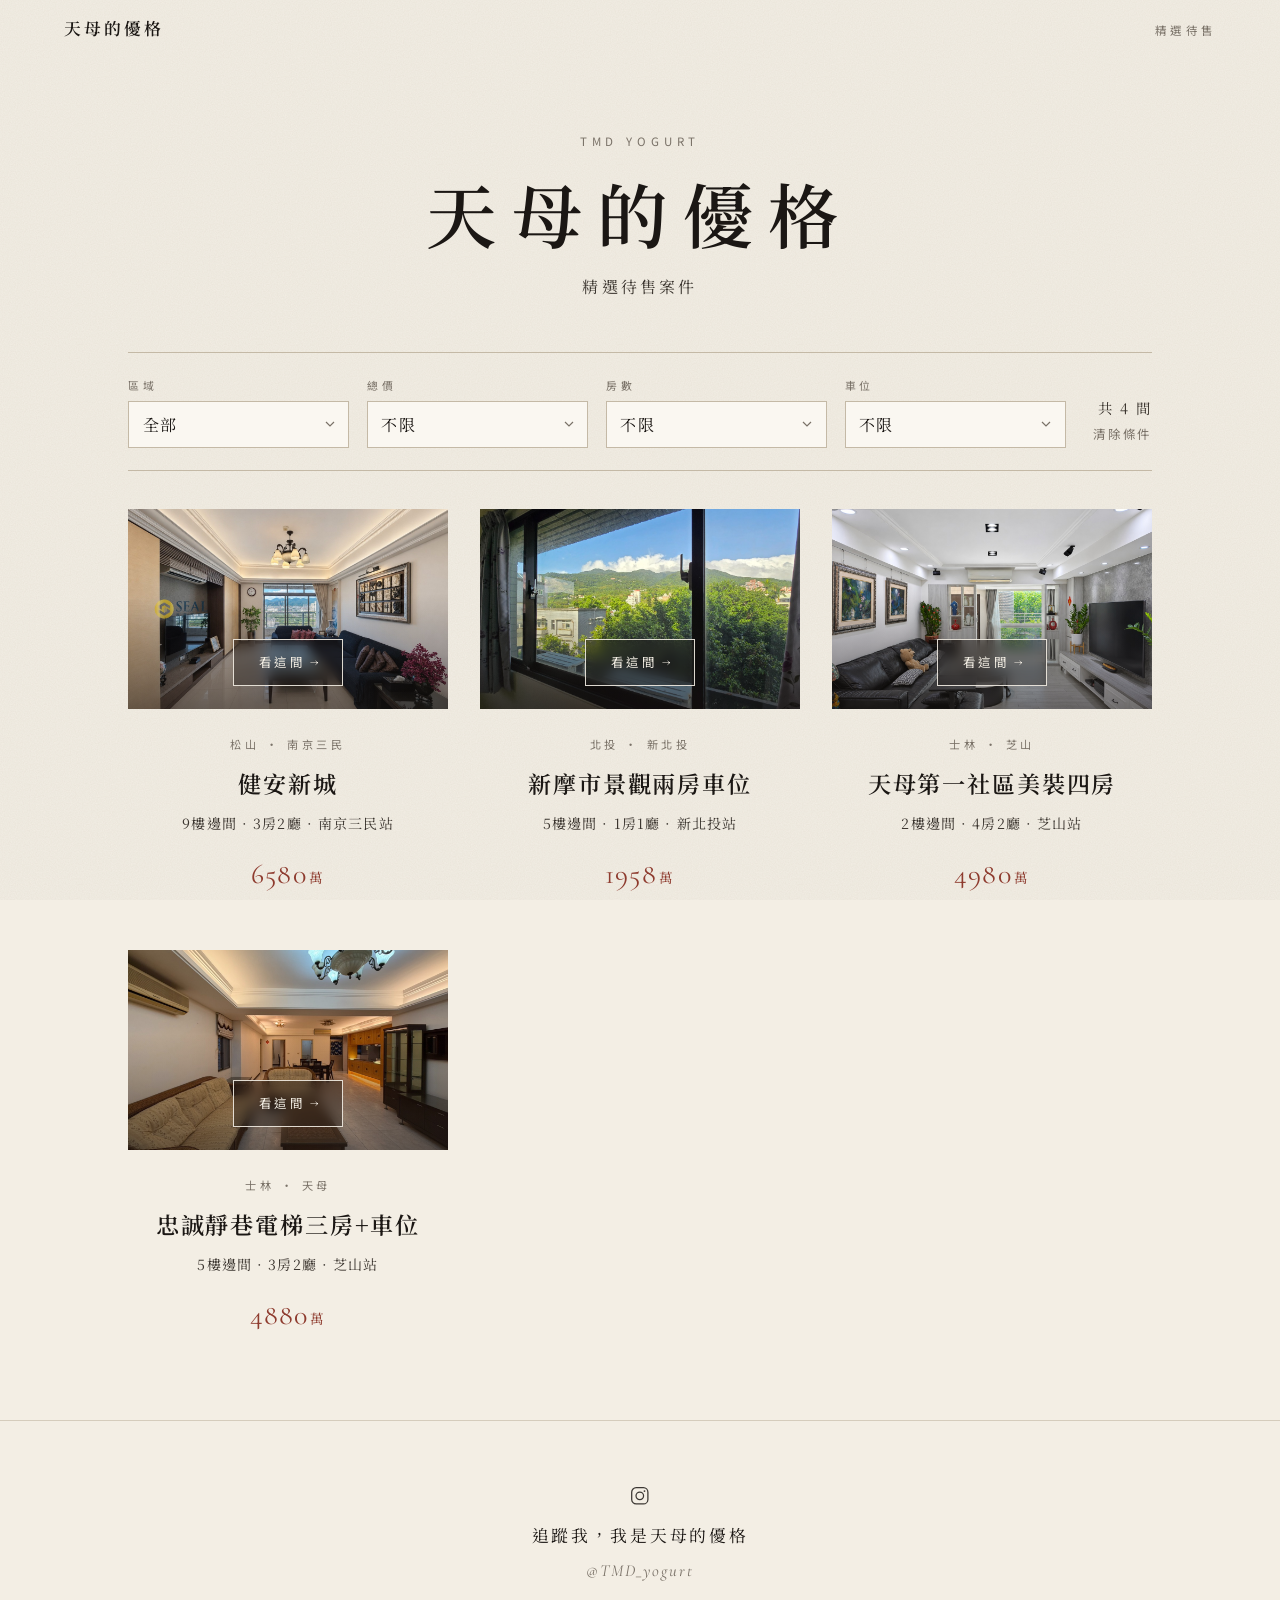
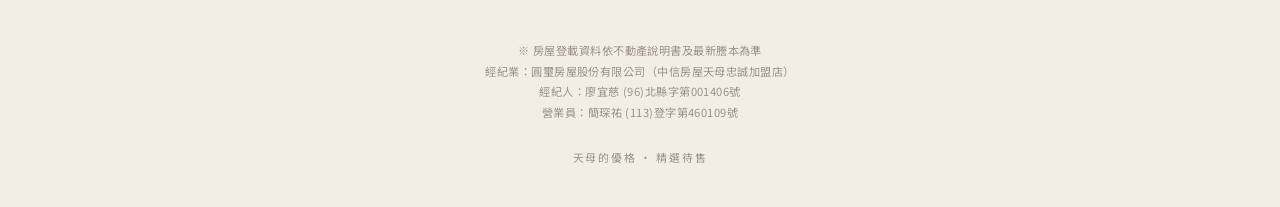
==== commit 0057509e: "Publish 忠誠靜巷電梯三房+車位 listing page and homepage card" ====
--- a/index.html
+++ b/index.html
@@ -34,7 +34,7 @@
     </section>
     <section class="filter-bar" aria-label="篩選物件">
       <button class="filter-toggle" type="button" aria-expanded="false" aria-controls="filter-panel">
-        <span>篩選</span><span class="filter-count" data-filter-count>3 間</span>
+        <span>篩選</span><span class="filter-count" data-filter-count>4 間</span>
       </button>
       <form class="filter-panel" id="filter-panel" autocomplete="off">
         <label class="filter-field"><span>區域</span>
@@ -65,7 +65,7 @@
           </select>
         </label>
         <div class="filter-foot">
-          <p class="filter-result" data-filter-result>共 3 間</p>
+          <p class="filter-result" data-filter-result>共 4 間</p>
           <button class="filter-reset" type="reset">清除條件</button>
         </div>
       </form>
@@ -113,6 +113,20 @@
           <p class="card-price">4980<small>萬</small></p>
         </div>
       </a>
+      <a class="listing-card" href="zhongjing/" data-area="士林區" data-price="4880" data-rooms="3" data-parking="1">
+        <div class="card-photo">
+          <img src="assets/img/zhongjing/04.svg" alt="客廳望向餐廳與廚房" width="1200" height="900">
+          <span class="card-overlay" aria-hidden="true">
+            <span class="card-cta">看這間 <i>→</i></span>
+          </span>
+        </div>
+        <div class="card-meta">
+          <p class="loc">士林 · 天母</p>
+          <h2>忠誠靜巷電梯三房+車位</h2>
+          <p class="sum">5樓邊間 · 3房2廳 · 芝山站</p>
+          <p class="card-price">4880<small>萬</small></p>
+        </div>
+      </a>
       <p class="empty-listings filter-empty" hidden>沒有符合條件的物件，換個條件看看</p>
     </section>
   </main>
